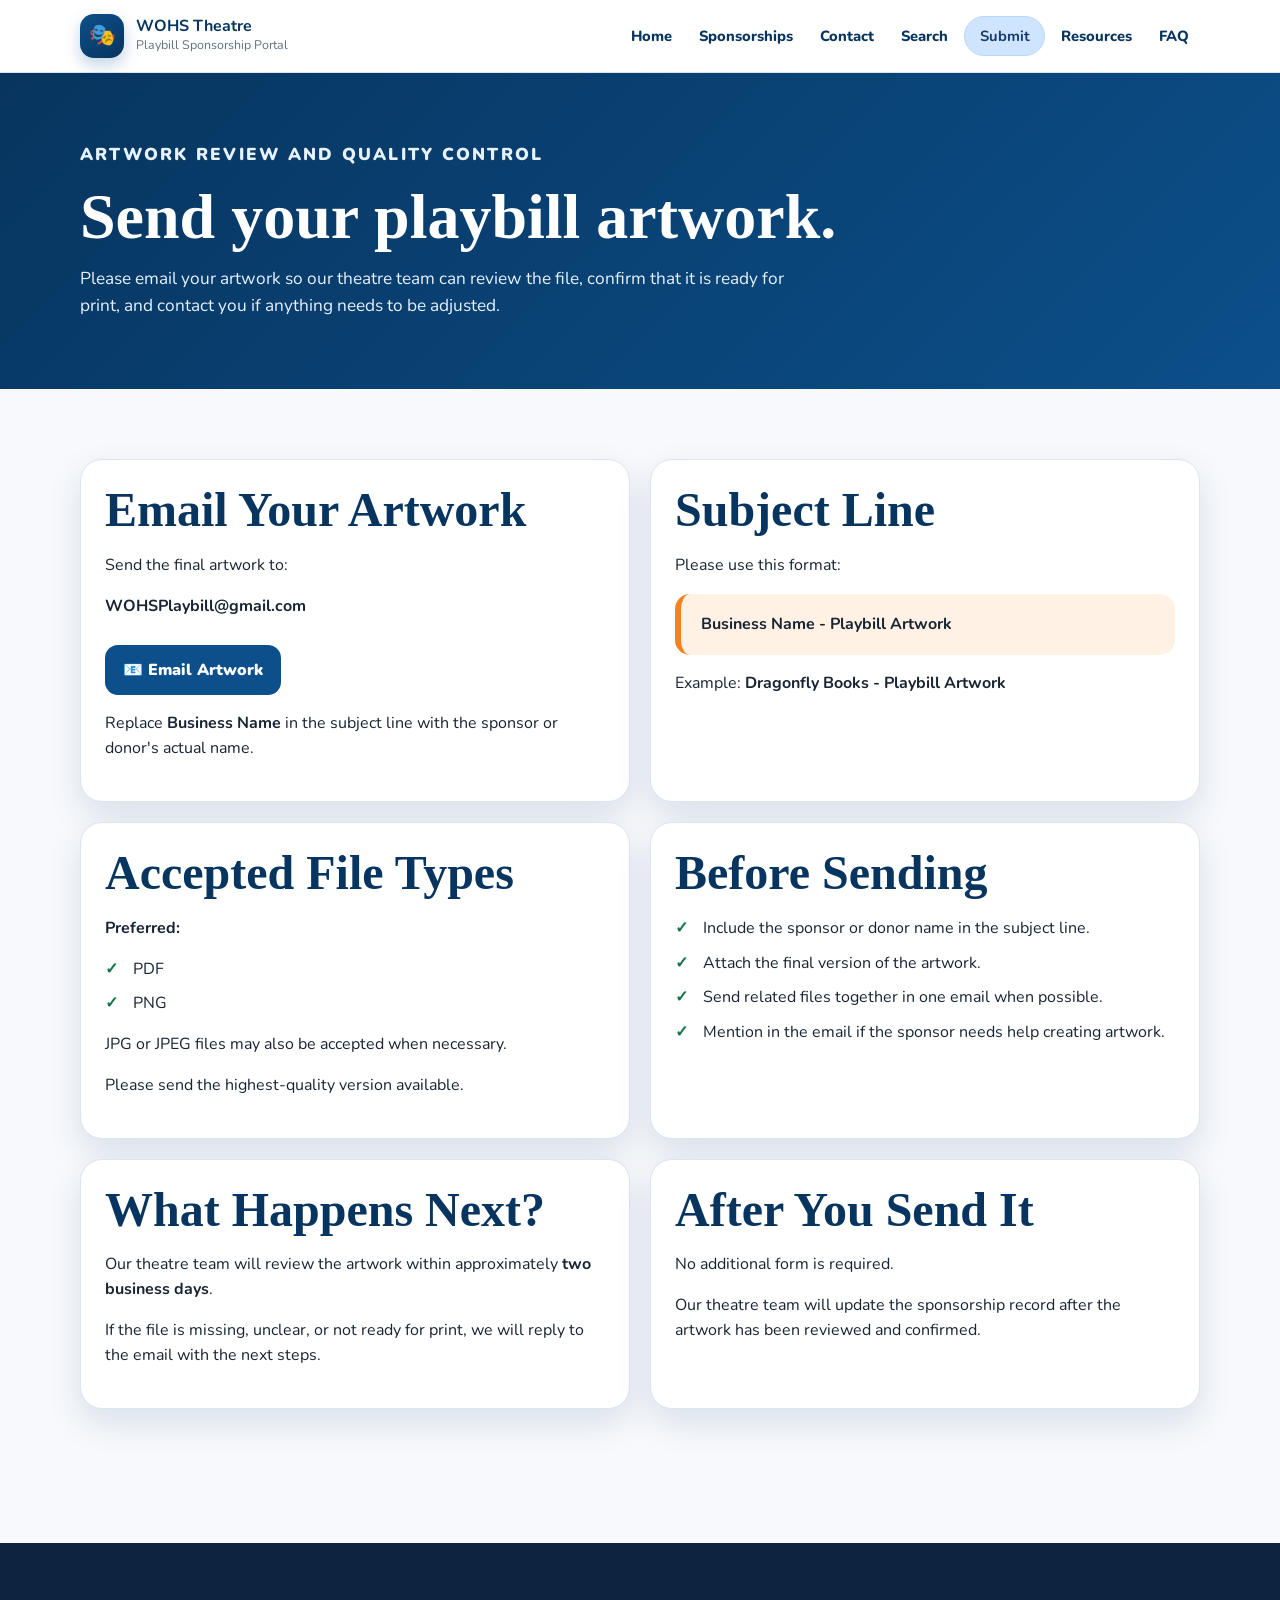
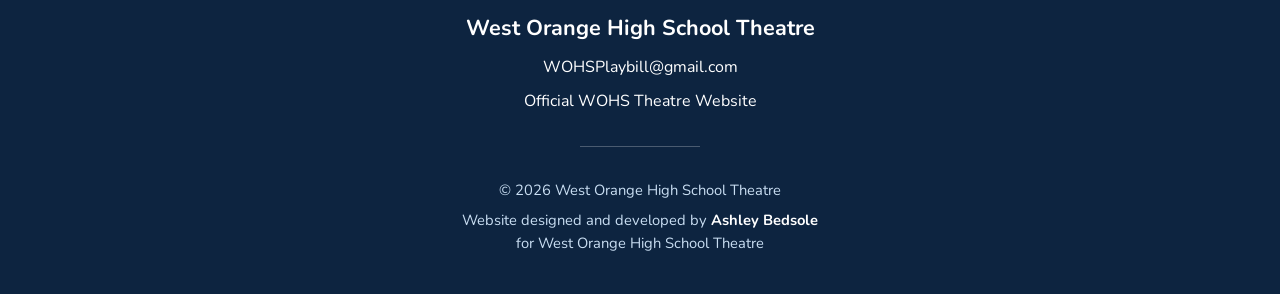
==== artwork.html @ 93daa6bc "Create artwork.html" ====
<!doctype html>
<html lang="en">
<head>
  <meta charset="utf-8">
  <meta name="viewport" content="width=device-width,initial-scale=1">

  <title>Send Artwork | WOHS Theatre</title>

  <link rel="stylesheet" href="css/styles.css">

  <script defer src="js/config.js"></script>
  <script defer src="js/app.js"></script>
</head>

<body>

<header class="site-header">
  <div class="container header-inner">

    <a class="brand" href="index.html">
      <span class="brand-mark">🎭</span>

      <span class="brand-text">
        <strong>WOHS Theatre</strong>
        <span>Playbill Sponsorship Portal</span>
      </span>
    </a>

    <button class="menu-button" aria-expanded="false">
      Menu
    </button>

    <nav class="site-nav">
      <a href="index.html">Home</a>
      <a href="sponsorships.html">Sponsorships</a>
      <a href="contact.html">Contact</a>
      <a href="search.html">Search</a>
      <a href="submit.html" class="active">Submit</a>
      <a href="resources.html">Resources</a>
      <a href="faq.html">FAQ</a>
    </nav>

  </div>
</header>

<main>

  <section class="page-hero">
    <div class="container">
      <p class="eyebrow">Artwork review and quality control</p>

      <h1>Send your playbill artwork.</h1>

      <p>
        Please email your artwork so our theatre team can review the file,
        confirm that it is ready for print, and contact you if anything needs
        to be adjusted.
      </p>
    </div>
  </section>

  <section class="section">
    <div class="container two-col">

      <article class="content-card">

        <h2>Email Your Artwork</h2>

        <p>
          Send the final artwork to:
        </p>

        <p>
          <strong>WOHSPlaybill@gmail.com</strong>
        </p>

        <div class="button-row">
          <a
            class="button button-blue"
            href="mailto:WOHSPlaybill@gmail.com?subject=Business%20Name%20-%20Playbill%20Artwork"
          >
            📧 Email Artwork
          </a>
        </div>

        <p>
          Replace <strong>Business Name</strong> in the subject line with the
          sponsor or donor's actual name.
        </p>

      </article>

      <article class="content-card">

        <h2>Subject Line</h2>

        <p>Please use this format:</p>

        <div class="notice">
          <strong>Business Name - Playbill Artwork</strong>
        </div>

        <p>
          Example:
          <strong>Dragonfly Books - Playbill Artwork</strong>
        </p>

      </article>

      <article class="content-card">

        <h2>Accepted File Types</h2>

        <p><strong>Preferred:</strong></p>

        <ul class="check-list">
          <li>PDF</li>
          <li>PNG</li>
        </ul>

        <p>
          JPG or JPEG files may also be accepted when necessary.
        </p>

        <p>
          Please send the highest-quality version available.
        </p>

      </article>

      <article class="content-card">

        <h2>Before Sending</h2>

        <ul class="check-list">
          <li>Include the sponsor or donor name in the subject line.</li>
          <li>Attach the final version of the artwork.</li>
          <li>Send related files together in one email when possible.</li>
          <li>Mention in the email if the sponsor needs help creating artwork.</li>
        </ul>

      </article>

      <article class="content-card">

        <h2>What Happens Next?</h2>

        <p>
          Our theatre team will review the artwork within approximately
          <strong>two business days</strong>.
        </p>

        <p>
          If the file is missing, unclear, or not ready for print, we will reply
          to the email with the next steps.
        </p>

      </article>

      <article class="content-card">

        <h2>After You Send It</h2>

        <p>
          No additional form is required.
        </p>

        <p>
          Our theatre team will update the sponsorship record after the artwork
          has been reviewed and confirmed.
        </p>

      </article>

    </div>
  </section>

</main>

<footer class="site-footer">
  <div class="container">

    <div class="footer-main">
      <h3>West Orange High School Theatre</h3>

      <p>
        <a
          data-email-link
          href="mailto:WOHSPlaybill@gmail.com"
          data-config="contactEmail"
        >
          WOHSPlaybill@gmail.com
        </a>
      </p>

      <p>
        <a
          data-link="theatreWebsite"
          href="https://www.wohstheatre.com"
        >
          Official WOHS Theatre Website
        </a>
      </p>
    </div>

    <hr class="footer-divider">

    <div class="footer-credit">
      <p>© 2026 West Orange High School Theatre</p>

      <p>
        Website designed and developed by
        <a
          href="https://www.linkedin.com/in/ashleybedsole"
          target="_blank"
          rel="noopener"
        >
          <strong>Ashley Bedsole</strong>
        </a>
        <br>
        for West Orange High School Theatre
      </p>
    </div>

  </div>
</footer>

</body>
</html>
---- css/styles.css ----
@import url('https://fonts.googleapis.com/css2?family=Nunito:wght@400;600;700;800;900&display=swap');
:root{--blue:#0c4f8a;--blue-dark:#07355f;--blue-soft:#eaf4ff;--orange:#f58220;--orange-dark:#bd5400;--cream:#fffaf2;--ink:#182433;--muted:#617085;--line:#dbe5ef;--green:#167547;--green-bg:#e9f8f0;--gold:#9a5b00;--gold-bg:#fff4dc;--purple:#315b9e;--purple-bg:#eaf0ff;--gray-bg:#f1f3f6;--shadow:0 14px 35px rgba(8,53,95,.12);--radius:22px}
*{box-sizing:border-box}html{scroll-behavior:smooth}body{margin:0;font-family:'Nunito',sans-serif;color:var(--ink);background:#f7f9fc;line-height:1.55}a{color:inherit}img{max-width:100%}.container{width:min(1120px,calc(100% - 32px));margin:auto}.skip-link{position:absolute;left:-9999px}.skip-link:focus{left:16px;top:16px;z-index:999;background:white;padding:10px;border-radius:8px}.site-header{position:sticky;top:0;z-index:50;background:rgba(255,255,255,.96);backdrop-filter:blur(12px);border-bottom:1px solid var(--line)}.header-inner{min-height:72px;display:flex;align-items:center;justify-content:space-between;gap:20px}.brand{text-decoration:none;display:flex;align-items:center;gap:12px}.brand-mark{width:44px;height:44px;border-radius:14px;background:linear-gradient(145deg,var(--blue),var(--blue-dark));display:grid;place-items:center;color:white;font-size:1.35rem;box-shadow:0 7px 16px rgba(12,79,138,.25)}.brand-text strong{display:block;color:var(--blue-dark);font-size:1rem;line-height:1.1}.brand-text span{display:block;color:var(--muted);font-size:.78rem}.site-nav{display:flex;align-items:center;gap:5px}.site-nav a{text-decoration:none;padding:9px 11px;border-radius:10px;color:var(--blue-dark);font-weight:800;font-size:.92rem}.site-nav a:hover,.site-nav a[aria-current='page']{background:var(--blue-soft)}.menu-button{display:none;border:0;background:var(--blue-soft);border-radius:10px;padding:9px 12px;font:inherit;font-weight:900;color:var(--blue-dark)}.hero{overflow:hidden;background:radial-gradient(circle at 80% 15%,rgba(245,130,32,.34),transparent 28%),linear-gradient(135deg,var(--blue-dark),var(--blue));color:white;padding:78px 0 64px}.hero-grid{
  display:grid;
  grid-template-columns:minmax(0,1.3fr) minmax(280px,.7fr);
  align-items:center;
  gap:52px;
}

.hero-grid > *{
  min-width:0;
}.eyebrow{text-transform:uppercase;letter-spacing:.13em;font-size:.76rem;font-weight:900;color:#ffd4ae}.hero h1,.page-hero h1{font-family:Rockwell,'Roboto Slab',Georgia,serif;font-size:clamp(2.55rem,6vw,5rem);line-height:.98;margin:.22em 0}.hero p{font-size:1.14rem;max-width:650px;color:#e8f3ff}.hero-actions,.button-row{display:flex;flex-wrap:wrap;gap:12px;margin-top:26px}.button{display:inline-flex;align-items:center;justify-content:center;gap:8px;text-decoration:none;border:0;border-radius:13px;padding:13px 18px;font-weight:900;cursor:pointer;transition:.18s transform,.18s box-shadow}.button:hover{transform:translateY(-2px)}.button-orange{background:var(--orange);color:#1e2731;box-shadow:0 9px 20px rgba(245,130,32,.28)}.button-orange:hover{background:#ff963d}.button-white{background:white;color:var(--blue-dark)}.button-blue{background:var(--blue);color:white}.button-small{padding:10px 14px;font-size:.9rem}.playbill-card{background:#fff;color:var(--ink);border-radius:28px;padding:20px;box-shadow:0 25px 55px rgba(0,0,0,.24);transform:rotate(2deg)}.playbill-top{border:5px solid var(--ink);padding:12px;text-align:center}.playbill-top small{font-weight:900}.bravo{font-family:Rockwell,Georgia,serif;font-size:clamp(3.2rem,7vw,5.2rem);line-height:1;color:var(--blue-dark);margin:8px 0}.playbill-art{height:190px;margin-top:14px;border-radius:13px;background:linear-gradient(145deg,rgba(12,79,138,.92),rgba(7,53,95,.98)),repeating-linear-gradient(30deg,transparent 0 20px,rgba(255,255,255,.08) 20px 22px);display:grid;place-items:center;color:white;text-align:center;padding:20px}.playbill-art span{font-size:4.4rem}.section{padding:70px 0}.section-white{background:white}.section-title{
  max-width:none;
  margin-bottom:30px;
}

.section-title p{
  max-width:900px;
}.section-title h2,.content-card h2{font-family:Rockwell,'Roboto Slab',Georgia,serif;color:var(--blue-dark);font-size:clamp(1.9rem,4vw,3rem);line-height:1.1;margin:0 0 10px}.section-title p{color:var(--muted);font-size:1.03rem}.action-grid,.pricing-grid,.resource-grid{display:grid;grid-template-columns:repeat(4,1fr);gap:18px}.action-card,.price-card,.resource-card,.content-card{background:white;border:1px solid var(--line);border-radius:var(--radius);padding:24px;box-shadow:var(--shadow)}.action-card{text-decoration:none;transition:.18s transform,.18s border-color}.action-card:hover{transform:translateY(-4px);border-color:#9fc1e4}.card-icon{width:48px;height:48px;border-radius:14px;background:var(--blue-soft);display:grid;place-items:center;font-size:1.4rem;margin-bottom:16px}.action-card h3,.price-card h3,.resource-card h3{color:var(--blue-dark);margin:.2rem 0 .4rem}.action-card p,.price-card p,.resource-card p{color:var(--muted);margin:0}.steps{display:grid;grid-template-columns:repeat(5,1fr);gap:12px;counter-reset:step}.step{background:var(--cream);border:1px solid #f3dcc0;border-radius:18px;padding:18px}.step:before{counter-increment:step;content:counter(step);width:32px;height:32px;display:grid;place-items:center;border-radius:50%;background:var(--orange);font-weight:900;margin-bottom:12px}.step strong{display:block;color:var(--blue-dark)}.notice{background:#fff2e4;border-left:6px solid var(--orange);padding:18px 20px;border-radius:15px}.page-hero{background:linear-gradient(135deg,var(--blue-dark),var(--blue));color:white;padding:52px 0}.page-hero h1{font-size:clamp(2.3rem,5vw,4.2rem)}.page-hero p{max-width:720px;color:#e7f2ff;font-size:1.08rem}.content-wrap{display:grid;grid-template-columns:minmax(0,1fr) 300px;gap:25px;align-items:start}.sidebar-card{position:sticky;top:96px}.search-panel{background:white;border:1px solid var(--line);border-radius:26px;padding:24px;box-shadow:var(--shadow);margin-top:-38px;position:relative}.search-label{display:block;color:var(--blue-dark);font-weight:900;margin-bottom:8px}.search-control{display:flex;gap:10px;align-items:center;border:2px solid #c5d8eb;border-radius:16px;padding:4px 6px 4px 14px}.search-control:focus-within{border-color:var(--blue);box-shadow:0 0 0 4px rgba(12,79,138,.1)}.search-control input{min-width:0;flex:1;border:0;outline:0;padding:13px 4px;font:inherit;font-size:1.02rem}.clear-button{border:0;background:var(--blue-soft);color:var(--blue-dark);border-radius:10px;padding:9px 12px;font:inherit;font-weight:900;cursor:pointer}.filters{display:flex;gap:8px;flex-wrap:wrap;margin:18px 0}.filter-chip{border:1px solid #bfd2e5;background:white;border-radius:999px;padding:8px 13px;color:var(--blue-dark);font:inherit;font-weight:900;cursor:pointer}.filter-chip.active{background:var(--blue);color:white;border-color:var(--blue)}.results-header{display:flex;justify-content:space-between;align-items:center;gap:10px;margin:24px 0 12px}.results-header h2{font-family:Rockwell,Georgia,serif;color:var(--blue-dark);margin:0}.results-header span{color:var(--muted);font-weight:800}.business-results{display:grid;gap:13px}.business-card{background:white;border:1px solid var(--line);border-radius:18px;padding:19px;box-shadow:0 7px 20px rgba(8,53,95,.06)}.business-card-main{display:flex;justify-content:space-between;align-items:center;gap:16px}.business-card h2{font-family:'Nunito',sans-serif;font-size:1.15rem;margin:0;color:var(--blue-dark)}.location,.result-detail,.updated{margin:.2rem 0;color:var(--muted)}.updated{font-size:.8rem}
.status {
  display: inline-flex;
  align-items: center;
  justify-content: center;
  min-height: 34px;
  padding: 8px 16px;
  border-radius: 999px;
  font-size: 0.82rem;
  font-weight: 800;
  line-height: 1;
  white-space: nowrap;
  border: 1px solid transparent;
}

.status-available {
  background: #dcfce7;
  color: #166534;
  border-color: #86efac;
}

.status-claimed {
  background: #dbeafe;
  color: #1d4ed8;
  border-color: #93c5fd;
}

.status-committed {
  background: #ede9fe;
  color: #6d28d9;
  border-color: #c4b5fd;
}

.status-declined {
  background: #fee2e2;
  color: #b91c1c;
  border-color: #fca5a5;
}

.status-purchased {
  background: #e5e7eb;
  color: #374151;
  border-color: #d1d5db;
}
.empty-message{display:flex;flex-direction:column;gap:3px;padding:22px;border:1px dashed #b8cadd;border-radius:16px;color:var(--muted)}.price-card .price{font-size:2rem;font-weight:900;color:var(--orange-dark);margin:.2rem 0}.price-card.featured{border:2px solid var(--orange);position:relative}.price-card.featured:before{content:'Popular';position:absolute;right:16px;top:-13px;background:var(--orange);padding:4px 10px;border-radius:999px;font-size:.75rem;font-weight:900}.two-col{display:grid;grid-template-columns:1fr 1fr;gap:20px}.check-list{padding:0;list-style:none}.check-list li{padding-left:28px;position:relative;margin:10px 0}.check-list li:before{content:'✓';position:absolute;left:0;color:var(--green);font-weight:900}.faq details{background:white;border:1px solid var(--line);border-radius:15px;padding:16px 18px;margin-bottom:10px}.faq summary{cursor:pointer;font-weight:900;color:var(--blue-dark)}.faq p{color:var(--muted)}.site-footer{background:var(--blue-dark);color:white;padding:38px 0;margin-top:50px}.footer-grid{display:flex;justify-content:space-between;gap:30px;align-items:flex-start}.site-footer p{color:#c9def2;margin:.4rem 0}.site-footer a{color:white}.fine-print{font-size:.8rem;color:#9fbcd7!important;margin-top:18px!important}
@media(max-width:900px){.hero-grid,.content-wrap{grid-template-columns:1fr}.playbill-card{max-width:470px;margin:auto}.action-grid,.pricing-grid,.resource-grid{grid-template-columns:repeat(2,1fr)}.steps{grid-template-columns:1fr 1fr}.sidebar-card{position:static}.site-nav{display:none;position:absolute;top:72px;left:0;right:0;background:white;padding:12px 16px 18px;border-bottom:1px solid var(--line);flex-direction:column;align-items:stretch}.site-nav.open{display:flex}.menu-button{display:block}.site-nav a{padding:11px 14px}.two-col{grid-template-columns:1fr}}
@media(max-width:600px){.container{width:min(100% - 22px,1120px)}.hero{padding:52px 0}.hero-grid{gap:34px}.hero-actions .button,.button-row .button{width:100%}.action-grid,.pricing-grid,.resource-grid,.steps{grid-template-columns:1fr}.section{padding:52px 0}.business-card-main{flex-direction:column}.status{align-self:flex-start}.search-panel{padding:17px}.footer-grid{flex-direction:column}.brand-text span{display:none}}
/* ---------- Footer ---------- */

.site-footer{
    background:#0d2440;
    color:#ffffff;
    margin-top:4rem;
    padding:3rem 1.5rem 2rem;
}

.site-footer a{
    color:#ffffff;
    text-decoration:none;
    transition:.2s;
}

.site-footer a:hover{
    color:#f6a623;
}

.footer-main{
    text-align:center;
}

.footer-main h3{
    margin-bottom:.6rem;
    font-size:1.35rem;
}

.footer-main p{
    margin:.55rem 0;
}

.footer-divider{
    width:120px;
    margin:2rem auto;
    border:none;
    border-top:1px solid rgba(255,255,255,.25);
}

.footer-credit{
    text-align:center;
    font-size:.92rem;
    color:rgba(255,255,255,.82);
}

.footer-credit p{
    margin:.4rem 0;
    line-height:1.6;
}

.footer-credit strong{
    color:#ffffff;
}
/* ---------- Homepage Logo Section ---------- */

.hero-brand{
  text-align:center;
}

.hero-brand img{
  display:block;
  width:100%;
  max-width:420px;
  height:auto;
  margin:0 auto;
  object-fit:contain;
}

.hero-recognition{
  margin:1.4rem 0 .6rem;
  color:#ffffff;
  font-size:1rem;
  font-weight:800;
  letter-spacing:.08em;
  line-height:1.6;
  text-transform:uppercase;
}

.hero-tagline{
  margin:0;
  color:#f4b400;
  font-size:1.15rem;
  font-weight:700;
  line-height:1.5;
}

@media (max-width: 850px){
  .hero-brand img{
    width:min(100%, 340px);
  }
}

/* Five-step process section */

.process-section{
  background:var(--blue-dark);
  color:white;
}

.process-section .section-title h2{
  color:white;
}

.process-section .section-title p{
  color:#d9e9fb;
}

.process-section .step{
  background:#fffaf3;
  border-color:#f3dcc0;
}

.process-section .step strong{
  color:var(--blue-dark);
}

.process-section .step span{
  display:block;
  margin-top:8px;
  color:#526177;
  line-height:1.5;
}

.process-section .notice{
  background:#fff2e4;
  color:#37475b;
}

.process-section .notice strong{
  color:var(--blue-dark);
}
.contact-tip {
  background: #f8fbff;
  border-left: 6px solid #1b4d80;
  border-radius: 12px;
  padding: 1.5rem;
  margin-bottom: 2rem;
  box-shadow: 0 8px 20px rgba(0,0,0,.05);
}

.contact-tip h3 {
  margin-top: 0;
  margin-bottom: .75rem;
  color: #1b4d80;
}

.contact-tip p:last-child {
  margin-bottom: 0;
}
.before-you-begin{
    max-width:850px;
    margin:2rem auto 0;
}

.check-item{
    display:flex;
    align-items:flex-start;
    gap:18px;
    margin-bottom:1.5rem;
}

.check{
    width:34px;
    height:34px;
    border-radius:50%;
    background:var(--accent);
    color:#fff;
    display:flex;
    align-items:center;
    justify-content:center;
    font-weight:700;
    flex-shrink:0;
}

.check-item strong{
    display:block;
    margin-bottom:.35rem;
}

.check-item p{
    margin:0;
    opacity:.9;
}
/* ==========================================
   Active Navigation Pill
========================================== */

header nav a.active {
    background: #cfe4ff;
    color: #163b67 !important;
    border: 1px solid #b9d8ff;
    padding: 0.45rem 0.9rem;
    border-radius: 999px;
    font-weight: 700;
    transition: all 0.2s ease;
}

header nav a.active:hover {
    color: #163b67 !important;
    background: #cfe4ff;
}
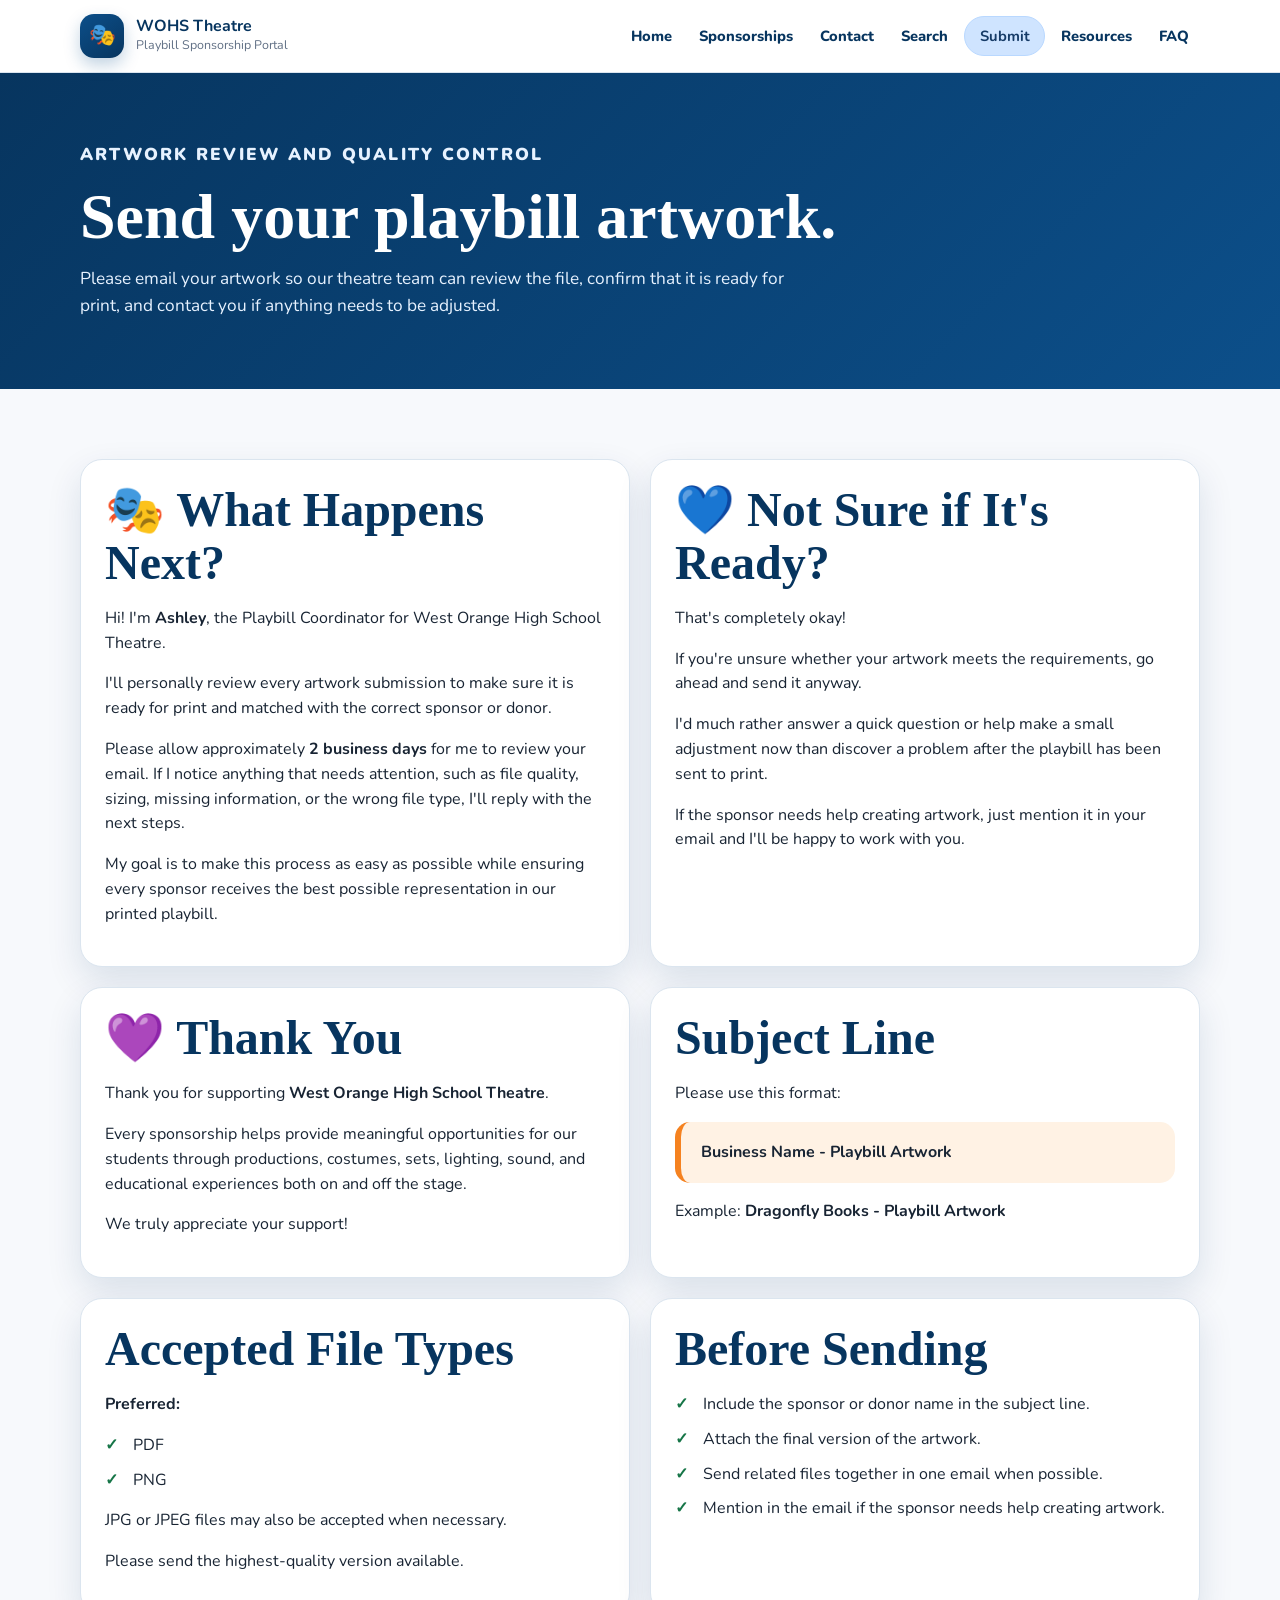
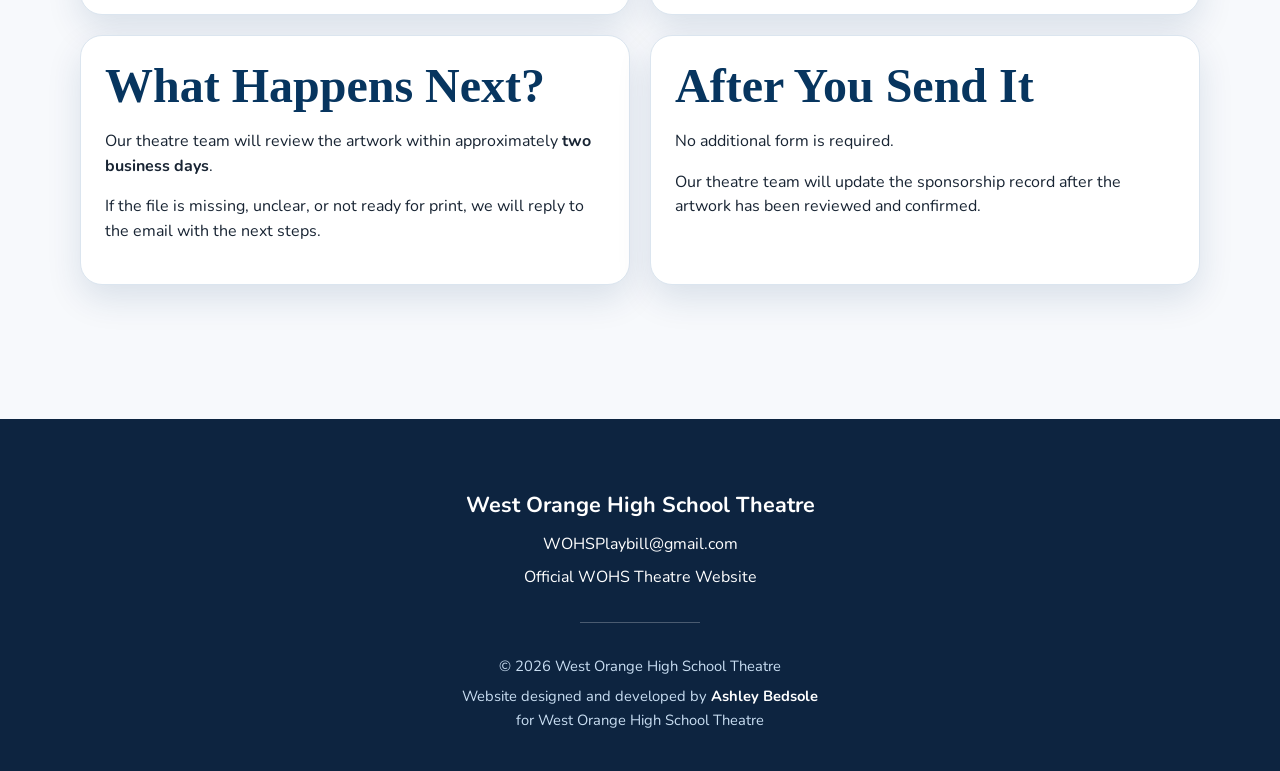
==== commit 31dc4de7: "Update artwork.html" ====
--- a/artwork.html
+++ b/artwork.html
@@ -62,33 +62,75 @@
   <section class="section">
     <div class="container two-col">
 
-      <article class="content-card">
-
-        <h2>Email Your Artwork</h2>
-
-        <p>
-          Send the final artwork to:
-        </p>
-
-        <p>
-          <strong>WOHSPlaybill@gmail.com</strong>
-        </p>
-
-        <div class="button-row">
-          <a
-            class="button button-blue"
-            href="mailto:WOHSPlaybill@gmail.com?subject=Business%20Name%20-%20Playbill%20Artwork"
-          >
-            📧 Email Artwork
-          </a>
-        </div>
-
-        <p>
-          Replace <strong>Business Name</strong> in the subject line with the
-          sponsor or donor's actual name.
-        </p>
-
-      </article>
+     <article class="content-card">
+  <h2>🎭 What Happens Next?</h2>
+
+  <p>
+    Hi! I'm <strong>Ashley</strong>, the Playbill Coordinator for
+    West Orange High School Theatre.
+  </p>
+
+  <p>
+    I'll personally review every artwork submission to make sure it is
+    ready for print and matched with the correct sponsor or donor.
+  </p>
+
+  <p>
+    Please allow approximately <strong>2 business days</strong> for me
+    to review your email. If I notice anything that needs attention,
+    such as file quality, sizing, missing information, or the wrong file
+    type, I'll reply with the next steps.
+  </p>
+
+  <p>
+    My goal is to make this process as easy as possible while ensuring
+    every sponsor receives the best possible representation in our
+    printed playbill.
+  </p>
+</article>
+
+<article class="content-card">
+  <h2>💙 Not Sure if It's Ready?</h2>
+
+  <p>
+    That's completely okay!
+  </p>
+
+  <p>
+    If you're unsure whether your artwork meets the requirements, go
+    ahead and send it anyway.
+  </p>
+
+  <p>
+    I'd much rather answer a quick question or help make a small
+    adjustment now than discover a problem after the playbill has been
+    sent to print.
+  </p>
+
+  <p>
+    If the sponsor needs help creating artwork, just mention it in your
+    email and I'll be happy to work with you.
+  </p>
+</article>
+
+<article class="content-card">
+  <h2>💜 Thank You</h2>
+
+  <p>
+    Thank you for supporting
+    <strong>West Orange High School Theatre</strong>.
+  </p>
+
+  <p>
+    Every sponsorship helps provide meaningful opportunities for our
+    students through productions, costumes, sets, lighting, sound, and
+    educational experiences both on and off the stage.
+  </p>
+
+  <p>
+    We truly appreciate your support!
+  </p>
+</article>
 
       <article class="content-card">
 
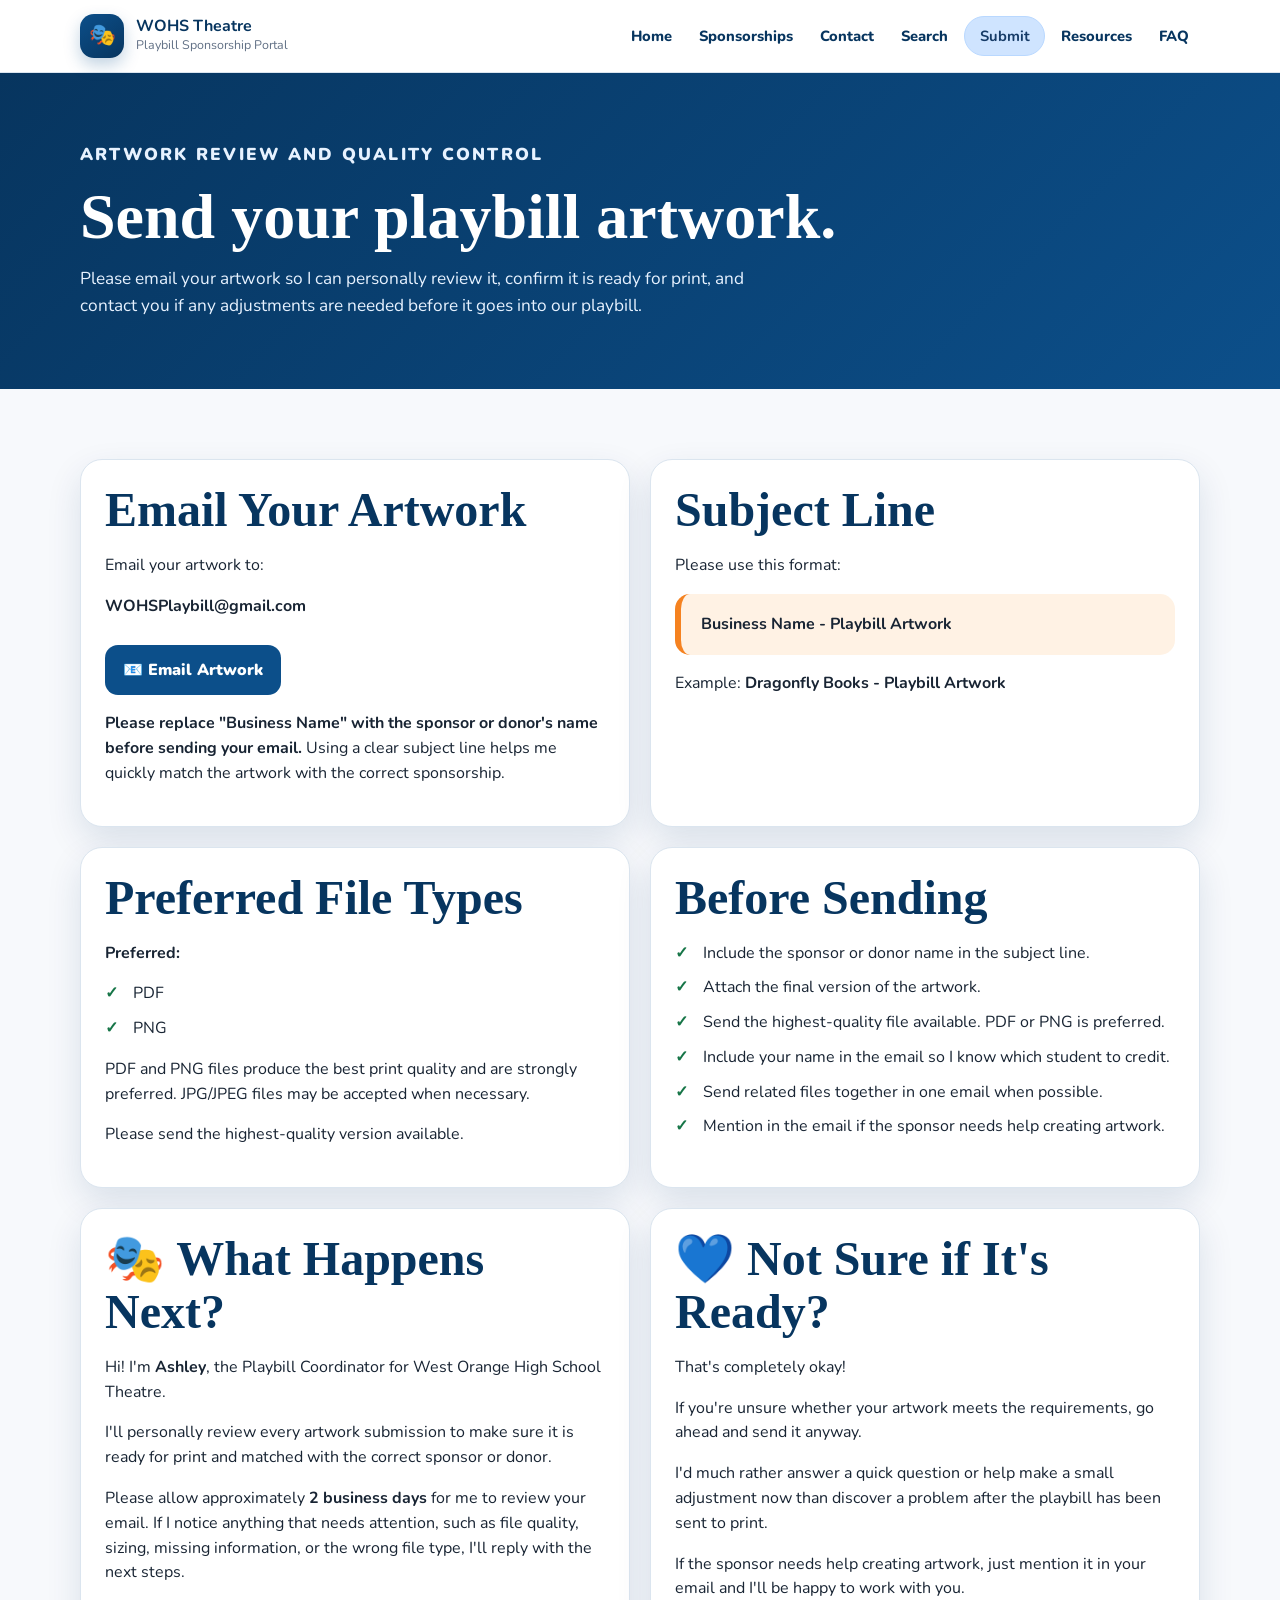
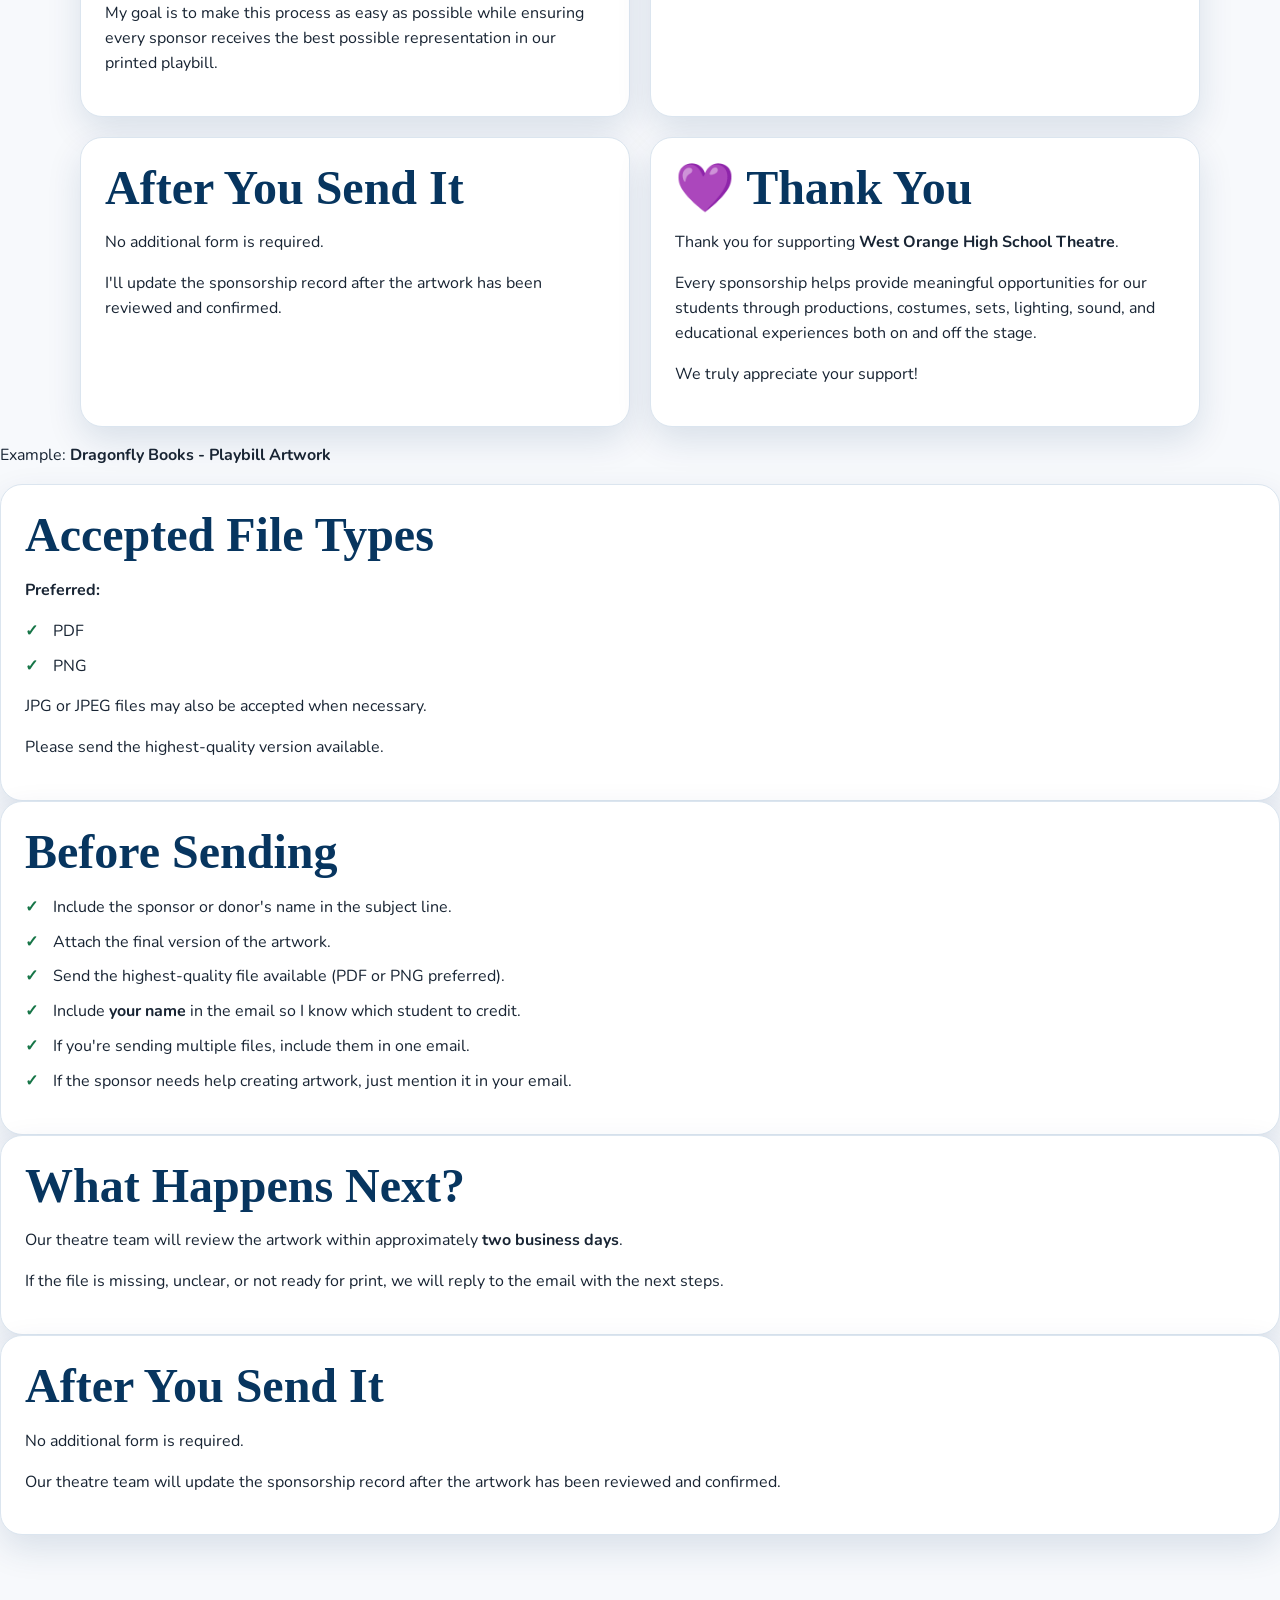
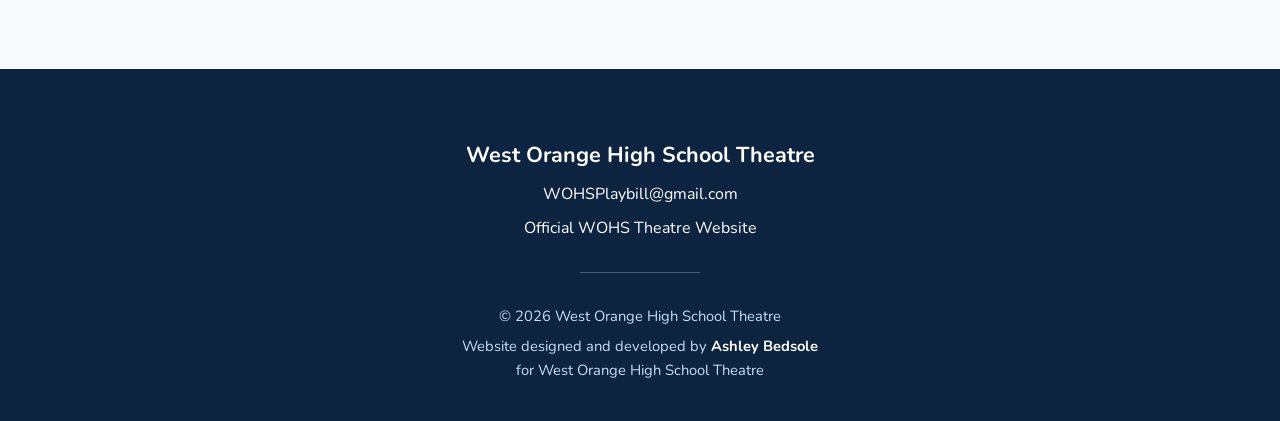
==== commit d208a60b: "Update artwork.html" ====
--- a/artwork.html
+++ b/artwork.html
@@ -52,95 +52,179 @@
       <h1>Send your playbill artwork.</h1>
 
       <p>
-        Please email your artwork so our theatre team can review the file,
-        confirm that it is ready for print, and contact you if anything needs
-        to be adjusted.
-      </p>
+Please email your artwork so I can personally review it, confirm it is
+ready for print, and contact you if any adjustments are needed before
+it goes into our playbill.
+</p>
     </div>
   </section>
 
   <section class="section">
-    <div class="container two-col">
-
-     <article class="content-card">
-  <h2>🎭 What Happens Next?</h2>
-
-  <p>
-    Hi! I'm <strong>Ashley</strong>, the Playbill Coordinator for
-    West Orange High School Theatre.
-  </p>
-
-  <p>
-    I'll personally review every artwork submission to make sure it is
-    ready for print and matched with the correct sponsor or donor.
-  </p>
-
-  <p>
-    Please allow approximately <strong>2 business days</strong> for me
-    to review your email. If I notice anything that needs attention,
-    such as file quality, sizing, missing information, or the wrong file
-    type, I'll reply with the next steps.
-  </p>
-
-  <p>
-    My goal is to make this process as easy as possible while ensuring
-    every sponsor receives the best possible representation in our
-    printed playbill.
-  </p>
-</article>
-
-<article class="content-card">
-  <h2>💙 Not Sure if It's Ready?</h2>
-
-  <p>
-    That's completely okay!
-  </p>
-
-  <p>
-    If you're unsure whether your artwork meets the requirements, go
-    ahead and send it anyway.
-  </p>
-
-  <p>
-    I'd much rather answer a quick question or help make a small
-    adjustment now than discover a problem after the playbill has been
-    sent to print.
-  </p>
-
-  <p>
-    If the sponsor needs help creating artwork, just mention it in your
-    email and I'll be happy to work with you.
-  </p>
-</article>
-
-<article class="content-card">
-  <h2>💜 Thank You</h2>
-
-  <p>
-    Thank you for supporting
-    <strong>West Orange High School Theatre</strong>.
-  </p>
-
-  <p>
-    Every sponsorship helps provide meaningful opportunities for our
-    students through productions, costumes, sets, lighting, sound, and
-    educational experiences both on and off the stage.
-  </p>
-
-  <p>
-    We truly appreciate your support!
-  </p>
-</article>
-
-      <article class="content-card">
-
-        <h2>Subject Line</h2>
-
-        <p>Please use this format:</p>
-
-        <div class="notice">
-          <strong>Business Name - Playbill Artwork</strong>
-        </div>
+   <div class="container two-col">
+
+  <article class="content-card">
+    <h2>Email Your Artwork</h2>
+
+    <p>
+      Email your artwork to:
+    </p>
+
+    <p>
+      <strong>WOHSPlaybill@gmail.com</strong>
+    </p>
+
+    <div class="button-row">
+      <a
+        class="button button-blue"
+        href="mailto:WOHSPlaybill@gmail.com?subject=Business%20Name%20-%20Playbill%20Artwork"
+      >
+        📧 Email Artwork
+      </a>
+    </div>
+
+    <p>
+      <strong>
+        Please replace "Business Name" with the sponsor or donor's name
+        before sending your email.
+      </strong>
+      Using a clear subject line helps me quickly match the artwork with
+      the correct sponsorship.
+    </p>
+  </article>
+
+  <article class="content-card">
+    <h2>Subject Line</h2>
+
+    <p>Please use this format:</p>
+
+    <div class="notice">
+      <strong>Business Name - Playbill Artwork</strong>
+    </div>
+
+    <p>
+      Example:
+      <strong>Dragonfly Books - Playbill Artwork</strong>
+    </p>
+  </article>
+
+  <article class="content-card">
+    <h2>Preferred File Types</h2>
+
+    <p><strong>Preferred:</strong></p>
+
+    <ul class="check-list">
+      <li>PDF</li>
+      <li>PNG</li>
+    </ul>
+
+    <p>
+      PDF and PNG files produce the best print quality and are strongly preferred.
+
+      JPG/JPEG files may be accepted when necessary.
+    </p>
+
+    <p>
+      Please send the highest-quality version available.
+    </p>
+  </article>
+
+  <article class="content-card">
+    <h2>Before Sending</h2>
+
+    <ul class="check-list">
+      <li>Include the sponsor or donor name in the subject line.</li>
+      <li>Attach the final version of the artwork.</li>
+      <li>Send the highest-quality file available. PDF or PNG is preferred.</li>
+      <li>Include your name in the email so I know which student to credit.</li>
+      <li>Send related files together in one email when possible.</li>
+      <li>Mention in the email if the sponsor needs help creating artwork.</li>
+    </ul>
+  </article>
+
+  <article class="content-card">
+    <h2>🎭 What Happens Next?</h2>
+
+    <p>
+      Hi! I'm <strong>Ashley</strong>, the Playbill Coordinator for
+      West Orange High School Theatre.
+    </p>
+
+    <p>
+      I'll personally review every artwork submission to make sure it is
+      ready for print and matched with the correct sponsor or donor.
+    </p>
+
+    <p>
+      Please allow approximately <strong>2 business days</strong> for me
+      to review your email. If I notice anything that needs attention,
+      such as file quality, sizing, missing information, or the wrong file
+      type, I'll reply with the next steps.
+    </p>
+
+    <p>
+      My goal is to make this process as easy as possible while ensuring
+      every sponsor receives the best possible representation in our
+      printed playbill.
+    </p>
+  </article>
+
+  <article class="content-card">
+    <h2>💙 Not Sure if It's Ready?</h2>
+
+    <p>
+      That's completely okay!
+    </p>
+
+    <p>
+      If you're unsure whether your artwork meets the requirements, go
+      ahead and send it anyway.
+    </p>
+
+    <p>
+      I'd much rather answer a quick question or help make a small
+      adjustment now than discover a problem after the playbill has been
+      sent to print.
+    </p>
+
+    <p>
+      If the sponsor needs help creating artwork, just mention it in your
+      email and I'll be happy to work with you.
+    </p>
+  </article>
+
+  <article class="content-card">
+    <h2>After You Send It</h2>
+
+    <p>
+      No additional form is required.
+    </p>
+
+    <p>
+      I'll update the sponsorship record after the artwork has been
+      reviewed and confirmed.
+    </p>
+  </article>
+
+  <article class="content-card">
+    <h2>💜 Thank You</h2>
+
+    <p>
+      Thank you for supporting
+      <strong>West Orange High School Theatre</strong>.
+    </p>
+
+    <p>
+      Every sponsorship helps provide meaningful opportunities for our
+      students through productions, costumes, sets, lighting, sound, and
+      educational experiences both on and off the stage.
+    </p>
+
+    <p>
+      We truly appreciate your support!
+    </p>
+  </article>
+
+</div>
 
         <p>
           Example:
@@ -174,12 +258,14 @@
 
         <h2>Before Sending</h2>
 
-        <ul class="check-list">
-          <li>Include the sponsor or donor name in the subject line.</li>
-          <li>Attach the final version of the artwork.</li>
-          <li>Send related files together in one email when possible.</li>
-          <li>Mention in the email if the sponsor needs help creating artwork.</li>
-        </ul>
+     <ul class="check-list">
+  <li>Include the sponsor or donor's name in the subject line.</li>
+  <li>Attach the final version of the artwork.</li>
+  <li>Send the highest-quality file available (PDF or PNG preferred).</li>
+  <li>Include <strong>your name</strong> in the email so I know which student to credit.</li>
+  <li>If you're sending multiple files, include them in one email.</li>
+  <li>If the sponsor needs help creating artwork, just mention it in your email.</li>
+</ul>
 
       </article>
 
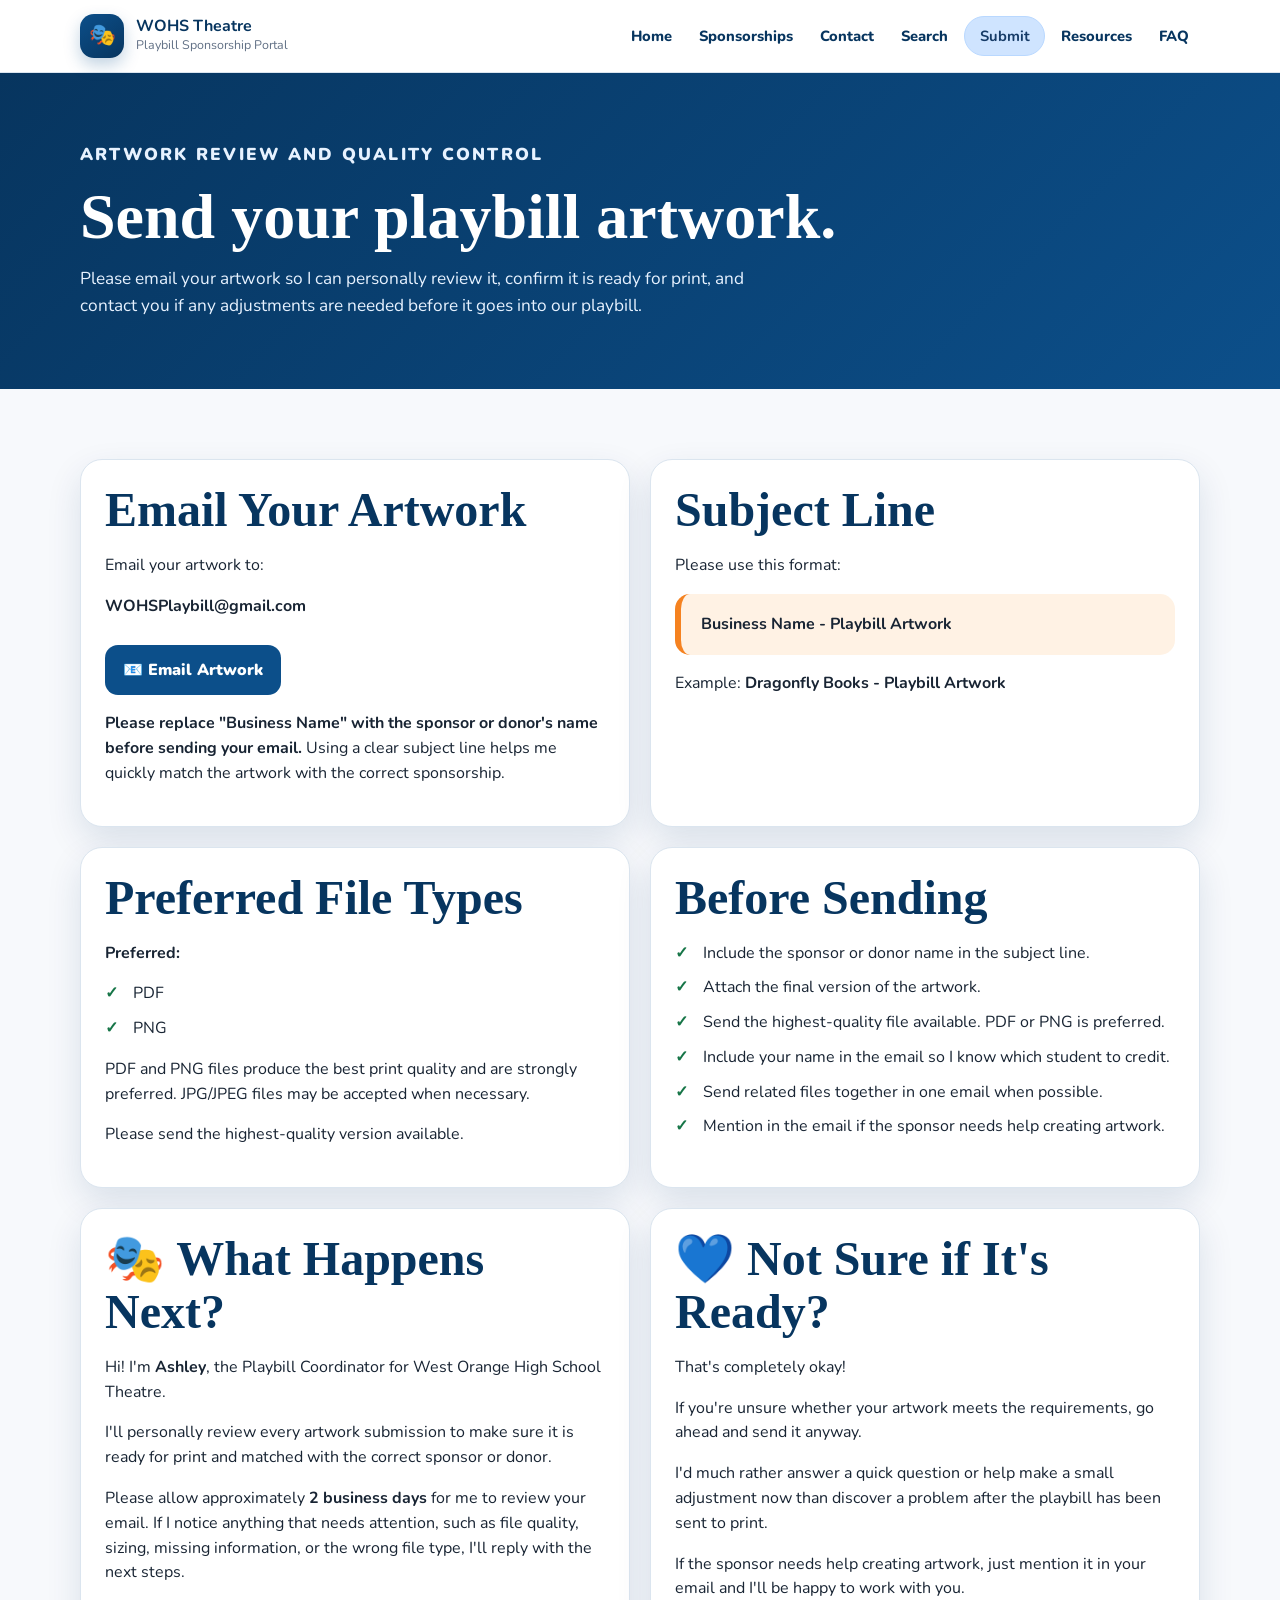
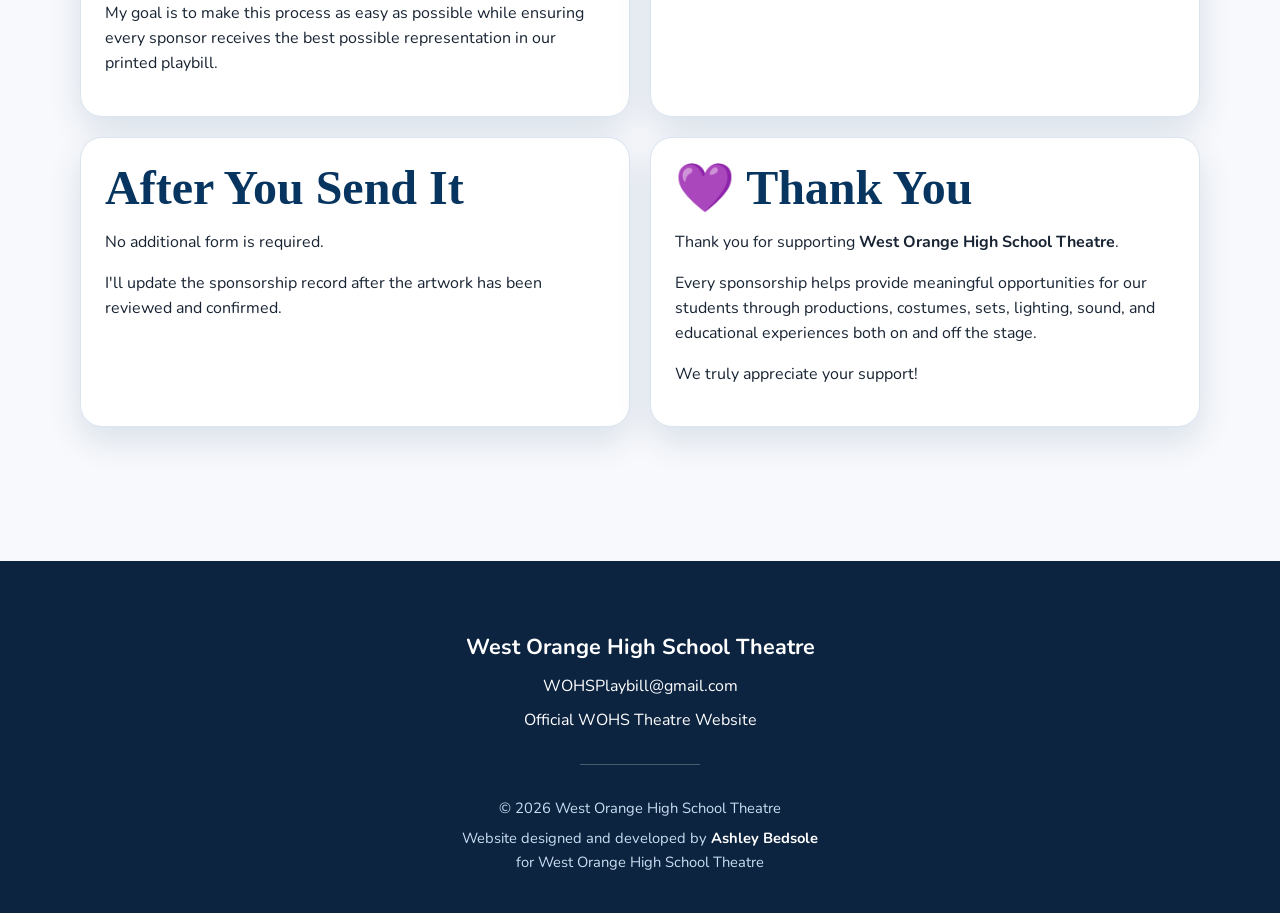
==== commit d0909a14: "Update artwork.html" ====
--- a/artwork.html
+++ b/artwork.html
@@ -205,7 +205,7 @@
     </p>
   </article>
 
-  <article class="content-card">
+   <article class="content-card">
     <h2>💜 Thank You</h2>
 
     <p>
@@ -225,83 +225,7 @@
   </article>
 
 </div>
-
-        <p>
-          Example:
-          <strong>Dragonfly Books - Playbill Artwork</strong>
-        </p>
-
-      </article>
-
-      <article class="content-card">
-
-        <h2>Accepted File Types</h2>
-
-        <p><strong>Preferred:</strong></p>
-
-        <ul class="check-list">
-          <li>PDF</li>
-          <li>PNG</li>
-        </ul>
-
-        <p>
-          JPG or JPEG files may also be accepted when necessary.
-        </p>
-
-        <p>
-          Please send the highest-quality version available.
-        </p>
-
-      </article>
-
-      <article class="content-card">
-
-        <h2>Before Sending</h2>
-
-     <ul class="check-list">
-  <li>Include the sponsor or donor's name in the subject line.</li>
-  <li>Attach the final version of the artwork.</li>
-  <li>Send the highest-quality file available (PDF or PNG preferred).</li>
-  <li>Include <strong>your name</strong> in the email so I know which student to credit.</li>
-  <li>If you're sending multiple files, include them in one email.</li>
-  <li>If the sponsor needs help creating artwork, just mention it in your email.</li>
-</ul>
-
-      </article>
-
-      <article class="content-card">
-
-        <h2>What Happens Next?</h2>
-
-        <p>
-          Our theatre team will review the artwork within approximately
-          <strong>two business days</strong>.
-        </p>
-
-        <p>
-          If the file is missing, unclear, or not ready for print, we will reply
-          to the email with the next steps.
-        </p>
-
-      </article>
-
-      <article class="content-card">
-
-        <h2>After You Send It</h2>
-
-        <p>
-          No additional form is required.
-        </p>
-
-        <p>
-          Our theatre team will update the sponsorship record after the artwork
-          has been reviewed and confirmed.
-        </p>
-
-      </article>
-
-    </div>
-  </section>
+</section>
 
 </main>
 
